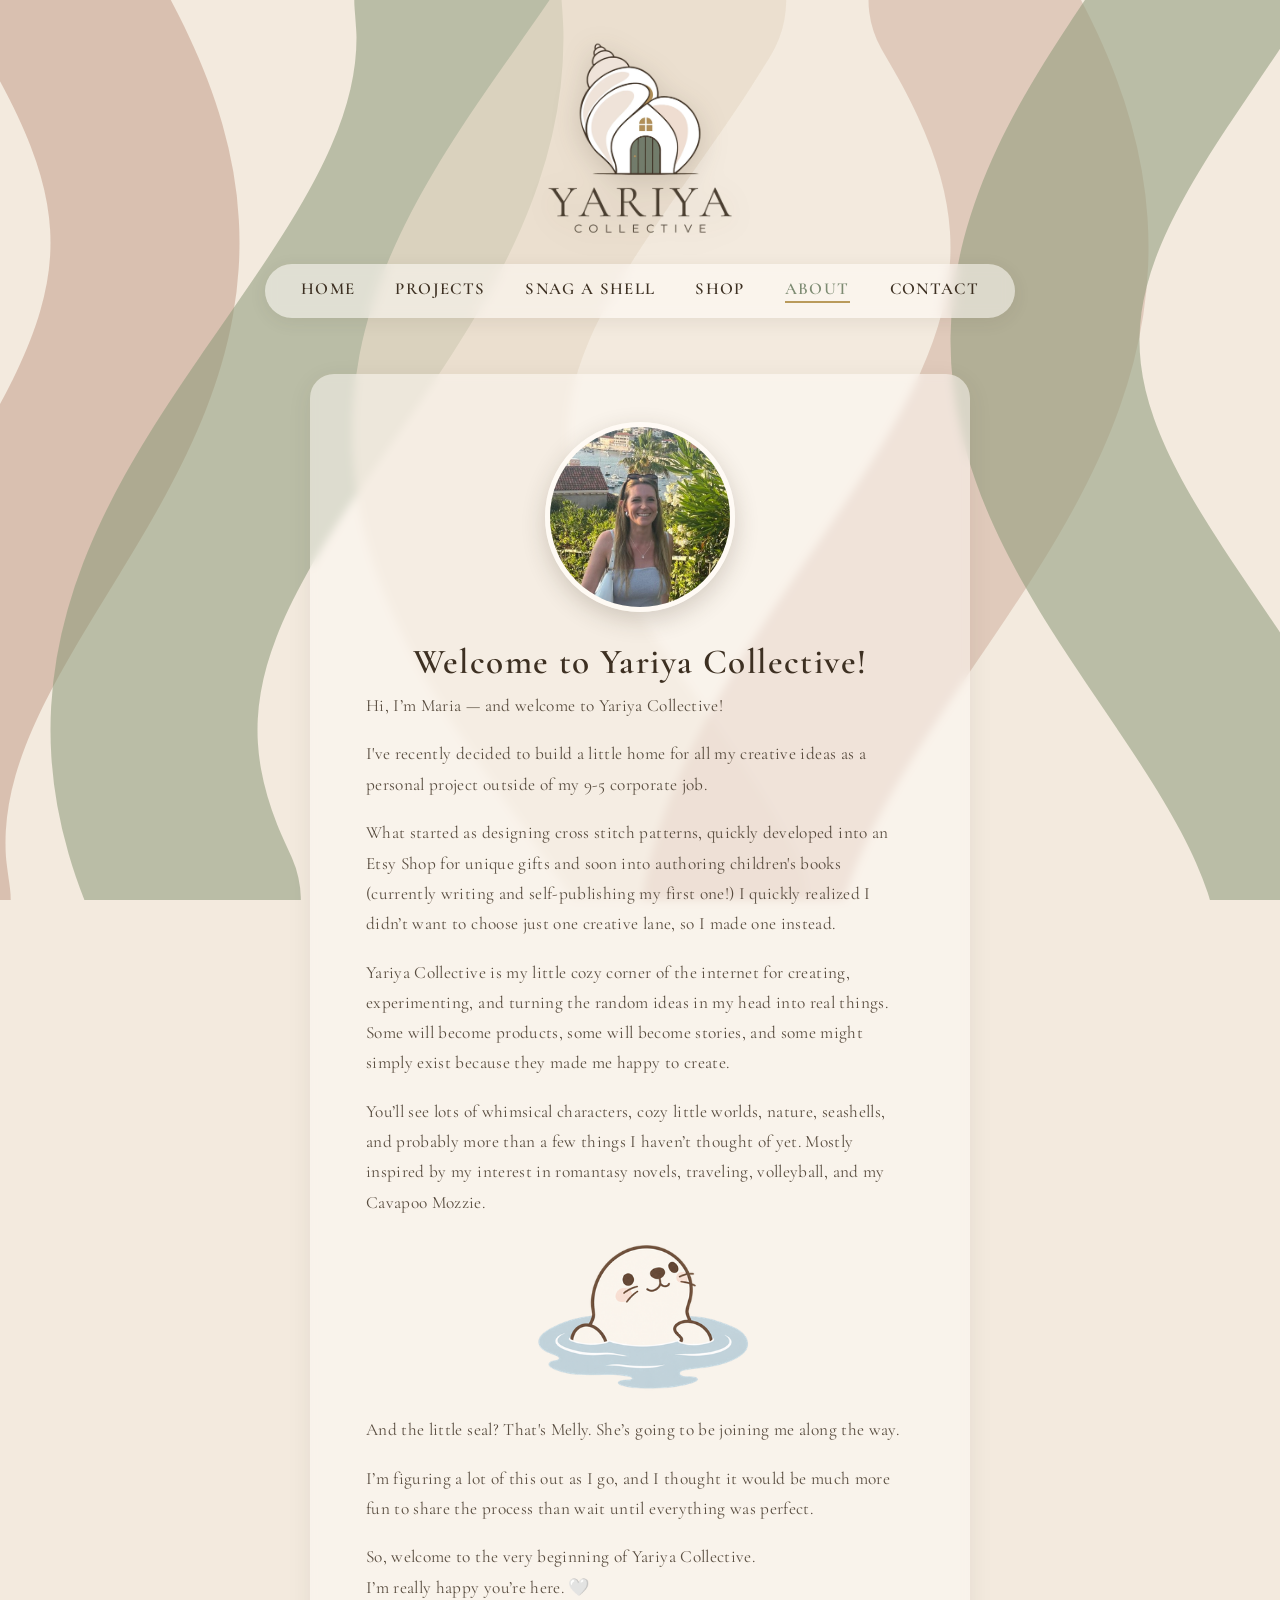
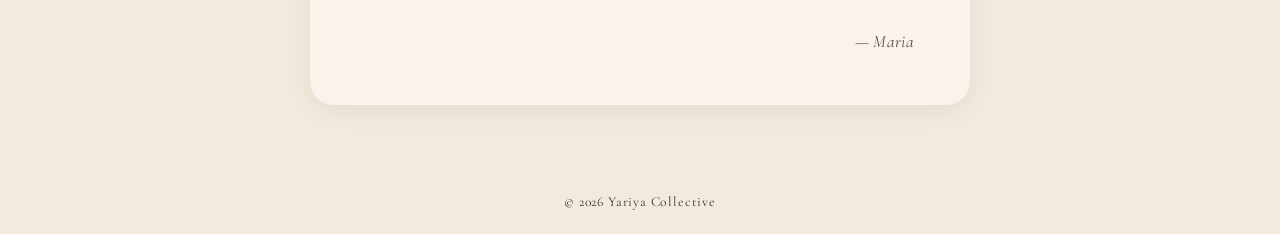
==== about.html @ 63304f94 "Add message in a bottle to the homepage Sits at the lower right of the welcome card, opposite Melly." ====
<!DOCTYPE html>
<html lang="en">
<head>
<meta charset="UTF-8">
<meta name="viewport" content="width=device-width, initial-scale=1.0">
<title>About &mdash; Yariya Collective</title>
<link rel="preconnect" href="https://fonts.googleapis.com">
<link href="https://fonts.googleapis.com/css2?family=Cormorant+Garamond:wght@400;500;600;700&display=swap" rel="stylesheet">
<link rel="stylesheet" href="styles.css?v=17">
</head>
<body>
<header class="site-header">
  <div class="logo-mark" role="img" aria-label="Yariya Collective logo"></div>
  <nav class="site-nav">
    <a href="index.html">Home</a>
    <a href="projects.html">Projects</a>
    <a href="snag-a-shell.html">Snag a Shell</a>
    <a href="https://yariyacollective.etsy.com" target="_blank" rel="noopener noreferrer">Shop</a>
    <a href="about.html" class="active">About</a>
    <a href="contact.html">Contact</a>
  </nav>
</header>

<main>
  <div class="page-panel about-panel">
    <img class="profile-photo" src="assets/maria.jpg" alt="Maria, founder of Yariya Collective">
    <h1>Welcome to Yariya Collective!</h1>
    <div class="bio">
      <p>Hi, I&rsquo;m Maria &mdash; and welcome to Yariya Collective!</p>
      <p>I've recently decided to build a little home for all my creative ideas as a personal project outside of my 9-5 corporate job.</p>
      <p>What started as designing cross stitch patterns, quickly developed into an Etsy Shop for unique gifts and soon into authoring children's books (currently writing and self-publishing my first one!) I quickly realized I didn&rsquo;t want to choose just one creative lane, so I made one instead.</p>
      <p>Yariya Collective is my little cozy corner of the internet for creating, experimenting, and turning the random ideas in my head into real things. Some will become products, some will become stories, and some might simply exist because they made me happy to create.</p>
      <p>You&rsquo;ll see lots of whimsical characters, cozy little worlds, nature, seashells, and probably more than a few things I haven&rsquo;t thought of yet. Mostly inspired by my interest in romantasy novels, traveling, volleyball, and my Cavapoo Mozzie.</p>
      <img class="melly-water" src="assets/melly-water.png" alt="Melly the seal bobbing in the water">
      <p>And the little seal? That's Melly. She&rsquo;s going to be joining me along the way.</p>
      <p>I&rsquo;m figuring a lot of this out as I go, and I thought it would be much more fun to share the process than wait until everything was perfect.</p>
      <p>So, welcome to the very beginning of Yariya Collective.<br>I&rsquo;m really happy you&rsquo;re here. &#129293;</p>
      <p class="signature">&mdash; Maria</p>
    </div>
  </div>
</main>

<footer class="site-footer">
  &copy; 2026 Yariya Collective
</footer>
</body>
</html>
---- styles.css ----
:root {
  --cream: #f3eade;
  --shell: #efe3d7;
  --sage: #7d8b72;
  --sage-light: #9aa688;
  --rose: #c9ab99;
  --rose-light: #d9c3b6;
  --brown: #3d3022;
  --gold: #b99a5b;
}

* {
  margin: 0;
  padding: 0;
  box-sizing: border-box;
}

/* An author display rule otherwise beats the UA style for [hidden]. */
[hidden] {
  display: none !important;
}

html, body {
  height: 100%;
}

body {
  font-family: 'Cormorant Garamond', 'Georgia', serif;
  color: var(--brown);
  background-color: var(--cream);
  background-image: url('assets/waves-bg.svg');
  background-size: cover;
  background-position: center;
  background-repeat: no-repeat;
  background-attachment: fixed;
  min-height: 100vh;
  display: flex;
  flex-direction: column;
}

.site-header {
  display: flex;
  flex-direction: column;
  align-items: center;
  padding: 2.5rem 1.5rem 1.5rem;
}

.logo-mark {
  width: 190px;
  height: 196px;
  background-image: url('[data-uri]');
  background-size: contain;
  background-repeat: no-repeat;
  background-position: center;
  filter: drop-shadow(0 6px 14px rgba(61, 48, 34, 0.18));
}

.site-nav {
  margin-top: 1.75rem;
  display: flex;
  flex-wrap: wrap;
  justify-content: center;
  gap: 2.5rem;
  background: rgba(255, 252, 247, 0.55);
  backdrop-filter: blur(6px);
  padding: 0.9rem 2.25rem;
  border-radius: 999px;
  box-shadow: 0 4px 18px rgba(61, 48, 34, 0.08);
}

.site-nav a {
  text-decoration: none;
  color: var(--brown);
  font-size: 1.05rem;
  letter-spacing: 0.08em;
  text-transform: uppercase;
  font-weight: 600;
  position: relative;
  padding-bottom: 4px;
  transition: color 0.2s ease;
}

.site-nav a::after {
  content: '';
  position: absolute;
  left: 0;
  right: 100%;
  bottom: 0;
  height: 2px;
  background: var(--sage);
  transition: right 0.25s ease;
}

.site-nav a:hover {
  color: var(--sage);
}

.site-nav a:hover::after {
  right: 0;
}

.site-nav a.active {
  color: var(--sage);
}

.site-nav a.active::after {
  right: 0;
  background: var(--gold);
}

main {
  flex: 1;
  display: flex;
  align-items: center;
  justify-content: center;
  text-align: center;
  padding: 2rem 1.5rem 4rem;
}

.page-panel {
  background: rgba(255, 252, 247, 0.5);
  backdrop-filter: blur(4px);
  border-radius: 24px;
  padding: 3rem 3.5rem;
  box-shadow: 0 6px 24px rgba(61, 48, 34, 0.08);
}

.page-panel h1 {
  font-family: 'Cormorant Garamond', serif;
  font-weight: 600;
  font-size: 2.2rem;
  letter-spacing: 0.04em;
  color: var(--brown);
  margin-bottom: 0.5rem;
}

.page-panel p {
  color: var(--brown);
  opacity: 0.75;
  font-size: 1.1rem;
  letter-spacing: 0.02em;
}

.about-panel {
  max-width: 660px;
  text-align: left;
}

.profile-photo {
  display: block;
  width: 190px;
  height: 190px;
  border-radius: 50%;
  object-fit: cover;
  margin: 0 auto 1.75rem;
  border: 5px solid rgba(255, 252, 247, 0.9);
  box-shadow: 0 8px 24px rgba(61, 48, 34, 0.2);
}

.about-panel h1 {
  text-align: center;
}

.about-panel .bio p {
  opacity: 0.85;
  line-height: 1.75;
  font-size: 1.08rem;
  margin-bottom: 1.15rem;
}

.about-panel .bio p:last-of-type {
  margin-bottom: 0;
}

.about-panel .signature {
  margin-top: 1.5rem;
  font-style: italic;
  text-align: right;
}

.melly-water {
  display: block;
  width: 100%;
  max-width: 220px;
  height: auto;
  margin: 0.5rem auto 1.5rem;
  transform-origin: 50% 73%;
  animation: melly-water-bob 3.6s ease-in-out infinite;
}

@keyframes melly-water-bob {
  0%, 100% { transform: translateY(2.3%) scaleX(1); }
  25% { transform: translateY(-2.5%) scaleX(0.992); }
  50% { transform: translateY(1.4%) scaleX(1.012); }
  75% { transform: translateY(-1.8%) scaleX(0.996); }
}

@media (prefers-reduced-motion: reduce) {
  .melly-water {
    animation: none;
  }
}

.hero-wrap {
  position: relative;
  display: inline-block;
}

.melly-mascot {
  position: absolute;
  top: -50px;
  left: -130px;
  width: 190px;
  height: auto;
  transform-origin: 53% 58%;
  animation: melly-in 0.9s cubic-bezier(0.34, 1.56, 0.64, 1) both,
             melly-bob-wave 3.8s ease-in-out 0.9s infinite;
}

@keyframes melly-in {
  0% { opacity: 0; transform: translateY(40px) scale(0.85); }
  100% { opacity: 1; transform: translateY(0) scale(1); }
}

@keyframes melly-bob-wave {
  0%, 100% { transform: translateY(3%) rotate(-2deg); }
  25% { transform: translateY(-3%) rotate(1.5deg); }
  48% { transform: translateY(-1.5%) rotate(-2.5deg); }
  62% { transform: translateY(-3%) rotate(2deg); }
  78% { transform: translateY(-1.5%) rotate(-1deg); }
}

@media (prefers-reduced-motion: reduce) {
  .melly-mascot {
    animation: none;
  }
}

@media (max-width: 760px) {
  .melly-mascot {
    width: 120px;
    left: -15px;
    top: -30px;
  }
}

.projects-panel {
  max-width: 780px;
}

.projects-panel h1 {
  text-align: center;
}

.project-grid {
  display: grid;
  grid-template-columns: 1fr 1fr;
  gap: 1.75rem;
  margin-top: 2rem;
}

.project-card {
  background: rgba(255, 252, 247, 0.55);
  border-radius: 20px;
  padding: 1.85rem 1.6rem;
  box-shadow: 0 4px 16px rgba(61, 48, 34, 0.08);
}

.icon-badge {
  width: 72px;
  height: 72px;
  border-radius: 50%;
  background: var(--shell);
  display: flex;
  align-items: center;
  justify-content: center;
  margin: 0 auto 1.1rem;
  box-shadow: 0 4px 14px rgba(61, 48, 34, 0.14);
}

.icon-badge svg {
  width: 40px;
  height: 40px;
}

.project-card h2 {
  font-family: 'Cormorant Garamond', serif;
  font-weight: 600;
  font-size: 1.35rem;
  color: var(--brown);
  margin-bottom: 0.65rem;
}

.project-card p {
  opacity: 0.85;
  line-height: 1.65;
  font-size: 1rem;
}

.project-card p a {
  color: var(--sage);
  font-weight: 600;
}

@media (max-width: 700px) {
  .project-grid {
    grid-template-columns: 1fr;
  }
}

.shell-panel {
  max-width: 600px;
}

.melly-button {
  display: block;
  margin: 1.75rem auto 0;
  padding: 0;
  border: none;
  background: none;
  cursor: pointer;
  border-radius: 20px;
  transition: transform 0.2s ease;
}

.melly-button:hover {
  transform: translateY(-4px) scale(1.02);
}

.melly-button:active {
  transform: translateY(-1px) scale(0.99);
}

.melly-button:focus-visible {
  outline: 2px solid var(--gold);
  outline-offset: 6px;
}

.melly-shells {
  display: block;
  width: 100%;
  max-width: 440px;
  height: auto;
}

.shell-stack {
  display: flex;
  flex-direction: column;
  align-items: center;
  gap: 1.75rem;
  width: 100%;
}

.bag-panel {
  width: 100%;
  max-width: 600px;
}

.bag-heading {
  font-family: 'Cormorant Garamond', serif;
  font-weight: 600;
  font-size: 1.5rem;
  color: var(--brown);
  margin-bottom: 0.25rem;
}

.bag-progress {
  color: var(--brown);
  opacity: 0.65;
  font-size: 0.95rem;
  letter-spacing: 0.04em;
  margin-bottom: 1.5rem;
}

.bag-grid {
  display: grid;
  grid-template-columns: repeat(3, 1fr);
  gap: 0.9rem;
}

.bag-slot {
  background: rgba(255, 252, 247, 0.55);
  border-radius: 16px;
  padding: 0.85rem 0.5rem 0.7rem;
  box-shadow: 0 3px 12px rgba(61, 48, 34, 0.07);
}

.bag-slot img {
  display: block;
  width: 68px;
  height: 68px;
  object-fit: contain;
  margin: 0 auto 0.5rem;
}

.bag-label {
  font-size: 0.78rem;
  letter-spacing: 0.03em;
  color: var(--brown);
  opacity: 0.8;
  line-height: 1.3;
}

.bag-slot.locked {
  background: rgba(255, 252, 247, 0.28);
  box-shadow: none;
}

.bag-slot.locked img {
  filter: brightness(0);
  opacity: 0.15;
}

.bag-slot.locked .bag-label {
  opacity: 0.45;
}

.bag-complete {
  margin-top: 1.4rem;
  font-style: italic;
  color: var(--brown);
  opacity: 0.8;
}

.bag-reset {
  display: inline-block;
  margin-top: 1.4rem;
  font-size: 0.8rem;
  letter-spacing: 0.05em;
  color: var(--brown);
  opacity: 0.5;
  text-decoration: underline;
}

.bag-reset:hover {
  opacity: 0.8;
}

.bottle-button {
  position: absolute;
  bottom: -46px;
  right: -152px;
  width: 200px;
  padding: 0;
  border: none;
  background: none;
  cursor: pointer;
  border-radius: 18px;
  transition: transform 0.2s ease;
}

.bottle-button img {
  display: block;
  width: 100%;
  height: auto;
}

.bottle-button:hover {
  transform: translateY(-4px) rotate(-2deg);
}

.bottle-button:active {
  transform: translateY(-1px) rotate(-1deg);
}

.bottle-button:focus-visible {
  outline: 2px solid var(--gold);
  outline-offset: 6px;
}

.bottle-backdrop {
  position: fixed;
  inset: 0;
  background: rgba(61, 48, 34, 0.35);
  backdrop-filter: blur(2px);
  z-index: 10;
}

.bottle-dialog {
  position: fixed;
  top: 50%;
  left: 50%;
  transform: translate(-50%, -50%);
  z-index: 11;
  width: calc(100% - 3rem);
  max-width: 380px;
  text-align: center;
  background: #fdf7ea;
  border-radius: 8px 22px 10px 20px;
  padding: 2.25rem 2rem 1.75rem;
  box-shadow: 0 18px 44px rgba(61, 48, 34, 0.26);
  animation: bottle-unfurl 0.34s cubic-bezier(0.34, 1.56, 0.64, 1);
}

@keyframes bottle-unfurl {
  0% { opacity: 0; transform: translate(-50%, -50%) scale(0.88) rotate(-1.5deg); }
  100% { opacity: 1; transform: translate(-50%, -50%) scale(1) rotate(0); }
}

.bottle-title {
  font-family: 'Cormorant Garamond', serif;
  font-weight: 600;
  font-size: 1.05rem;
  letter-spacing: 0.1em;
  text-transform: uppercase;
  color: var(--brown);
  opacity: 0.55;
  margin-bottom: 1rem;
}

.bottle-note {
  font-family: 'Cormorant Garamond', serif;
  font-style: italic;
  font-size: 1.3rem;
  line-height: 1.55;
  color: var(--brown);
  margin-bottom: 1.75rem;
}

.bottle-actions {
  display: flex;
  flex-direction: column;
  align-items: center;
  gap: 0.75rem;
}

.bottle-again {
  font-family: inherit;
  font-size: 0.9rem;
  font-weight: 600;
  letter-spacing: 0.06em;
  text-transform: uppercase;
  color: #fdfaf5;
  background: var(--sage);
  border: none;
  border-radius: 999px;
  padding: 0.72rem 1.9rem;
  cursor: pointer;
  transition: background 0.2s ease;
}

.bottle-again:hover {
  background: #6b785f;
}

.bottle-close {
  font-family: inherit;
  font-size: 0.8rem;
  letter-spacing: 0.05em;
  color: var(--brown);
  opacity: 0.55;
  background: none;
  border: none;
  cursor: pointer;
  text-decoration: underline;
}

.bottle-close:hover {
  opacity: 0.85;
}

@media (max-width: 760px) {
  .bottle-button {
    width: 128px;
    right: -14px;
    bottom: -34px;
  }
}

@media (prefers-reduced-motion: reduce) {
  .bottle-button,
  .bottle-dialog {
    transition: none;
    animation: none;
  }
}

.shell-backdrop {
  position: fixed;
  inset: 0;
  background: rgba(61, 48, 34, 0.35);
  backdrop-filter: blur(2px);
  z-index: 10;
}

.shell-dialog {
  position: fixed;
  top: 50%;
  left: 50%;
  transform: translate(-50%, -50%);
  z-index: 11;
  width: calc(100% - 3rem);
  max-width: 340px;
  text-align: center;
  background: #fdf8f1;
  border-radius: 26px;
  padding: 2rem 1.75rem 1.75rem;
  box-shadow: 0 18px 44px rgba(61, 48, 34, 0.26);
  animation: shell-pop 0.32s cubic-bezier(0.34, 1.56, 0.64, 1);
}

@keyframes shell-pop {
  0% { opacity: 0; transform: translate(-50%, -50%) scale(0.86); }
  100% { opacity: 1; transform: translate(-50%, -50%) scale(1); }
}

.shell-prize-img {
  display: block;
  width: 150px;
  height: 150px;
  object-fit: contain;
  margin: 0 auto 1rem;
}

.shell-prize-title {
  font-family: 'Cormorant Garamond', serif;
  font-weight: 600;
  font-size: 1.6rem;
  color: var(--brown);
  margin-bottom: 0.4rem;
}

.shell-prize-note {
  color: var(--brown);
  opacity: 0.75;
  font-size: 1.02rem;
  line-height: 1.5;
  margin-bottom: 1.5rem;
}

.shell-dialog-close {
  font-family: inherit;
  font-size: 0.92rem;
  font-weight: 600;
  letter-spacing: 0.06em;
  text-transform: uppercase;
  color: #fdfaf5;
  background: var(--sage);
  border: none;
  border-radius: 999px;
  padding: 0.75rem 2rem;
  cursor: pointer;
  transition: background 0.2s ease;
}

.shell-dialog-close:hover {
  background: #6b785f;
}

@media (prefers-reduced-motion: reduce) {
  .melly-button,
  .shell-dialog {
    transition: none;
    animation: none;
  }
}

.contact-panel p {
  margin-bottom: 1.5rem;
}

.melly-mailbox {
  display: block;
  width: 100%;
  max-width: 320px;
  height: auto;
  margin: 0 auto 1.25rem;
}

.email-button {
  display: inline-block;
  background: var(--sage);
  color: #fdfaf5;
  text-decoration: none;
  font-weight: 600;
  letter-spacing: 0.06em;
  text-transform: uppercase;
  font-size: 0.95rem;
  padding: 0.85rem 2.25rem;
  border-radius: 999px;
  box-shadow: 0 6px 18px rgba(61, 48, 34, 0.18);
  transition: background 0.2s ease, transform 0.2s ease;
}

.email-button:hover {
  background: #6b785f;
  transform: translateY(-2px);
}

.email-address {
  margin-top: 1.1rem;
  margin-bottom: 0 !important;
  font-style: italic;
  opacity: 0.7;
}

.site-footer {
  text-align: center;
  padding: 1.5rem;
  font-size: 0.85rem;
  letter-spacing: 0.06em;
  color: var(--brown);
}

.site-footer p {
  margin: 0;
  opacity: 0.6;
}

.instagram-button {
  display: inline-flex;
  align-items: center;
  gap: 0.55rem;
  margin-bottom: 0.9rem;
  background: var(--rose);
  color: var(--brown);
  font-weight: 600;
  text-decoration: none;
  letter-spacing: 0.04em;
  font-size: 0.95rem;
  padding: 0.7rem 1.6rem;
  border-radius: 999px;
  box-shadow: 0 6px 18px rgba(61, 48, 34, 0.16);
  transition: background 0.2s ease, transform 0.2s ease;
}

.instagram-button:hover {
  background: var(--rose-light);
  transform: translateY(-2px);
}

@media (max-width: 560px) {
  .site-nav {
    gap: 1.25rem;
    padding: 0.85rem 1.5rem;
  }
  .site-nav a {
    font-size: 0.9rem;
  }
  .logo-mark {
    width: 140px;
    height: 145px;
  }
  .page-panel {
    padding: 2.25rem 1.75rem;
  }
  .profile-photo {
    width: 140px;
    height: 140px;
  }
  .about-panel .bio p {
    font-size: 1rem;
  }
}
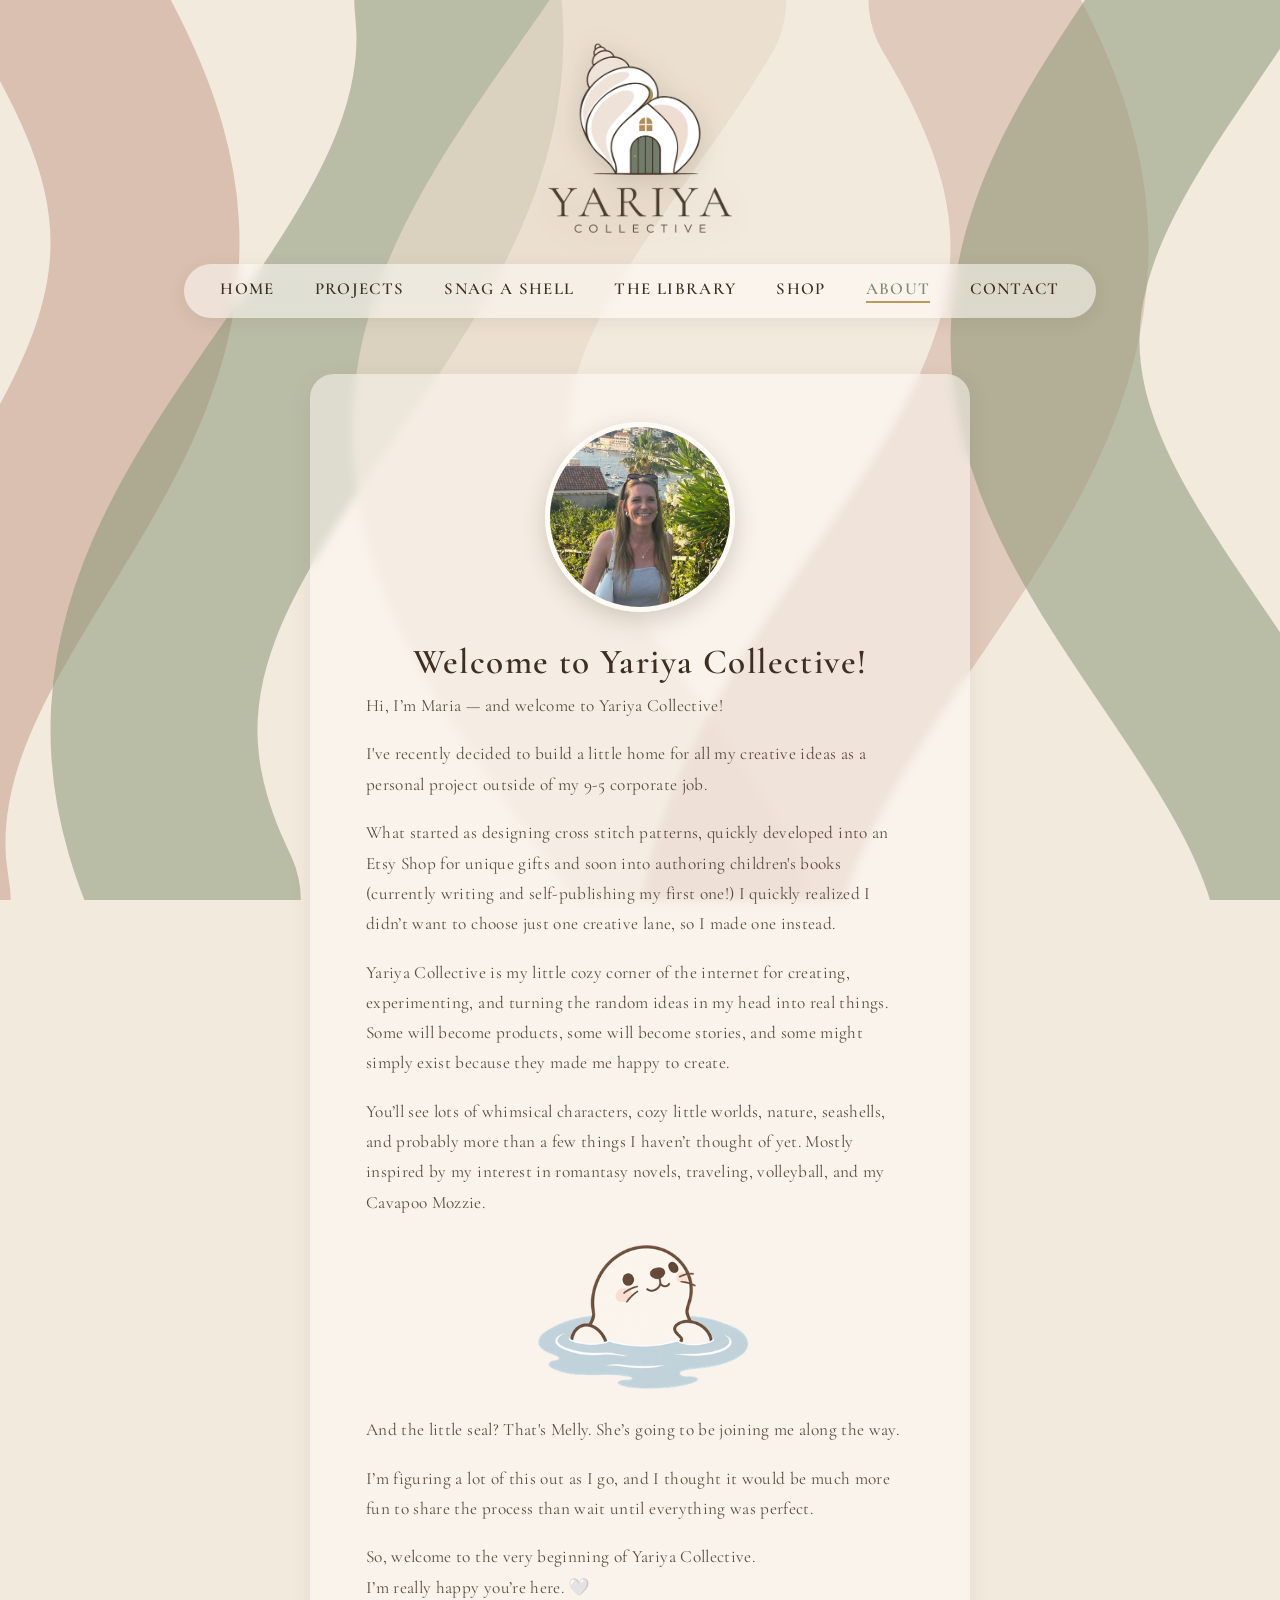
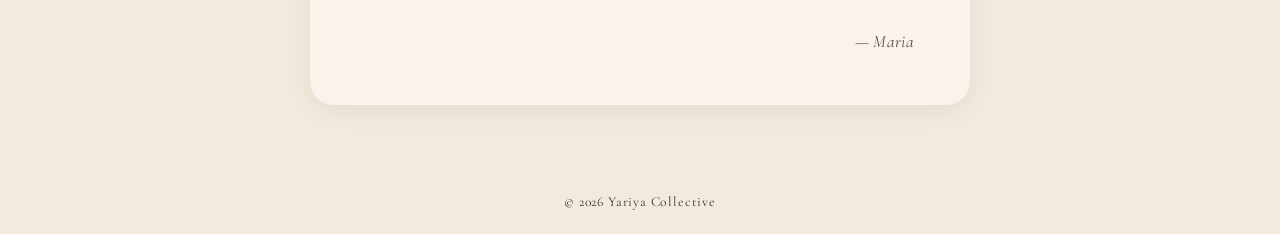
==== commit f0004736: "Add The Library page Sits between Snag a Shell and Shop in the nav, with the bookshelf illustration " ====
--- a/about.html
+++ b/about.html
@@ -6,7 +6,7 @@
 <title>About &mdash; Yariya Collective</title>
 <link rel="preconnect" href="https://fonts.googleapis.com">
 <link href="https://fonts.googleapis.com/css2?family=Cormorant+Garamond:wght@400;500;600;700&display=swap" rel="stylesheet">
-<link rel="stylesheet" href="styles.css?v=17">
+<link rel="stylesheet" href="styles.css?v=22">
 </head>
 <body>
 <header class="site-header">
@@ -15,6 +15,7 @@
     <a href="index.html">Home</a>
     <a href="projects.html">Projects</a>
     <a href="snag-a-shell.html">Snag a Shell</a>
+    <a href="library.html">The Library</a>
     <a href="https://yariyacollective.etsy.com" target="_blank" rel="noopener noreferrer">Shop</a>
     <a href="about.html" class="active">About</a>
     <a href="contact.html">Contact</a>
--- a/styles.css
+++ b/styles.css
@@ -312,6 +312,18 @@
   max-width: 600px;
 }
 
+.library-panel {
+  max-width: 560px;
+}
+
+.library-shelf {
+  display: block;
+  width: 100%;
+  max-width: 330px;
+  height: auto;
+  margin: 1.75rem auto 0;
+}
+
 .melly-button {
   display: block;
   margin: 1.75rem auto 0;
@@ -434,6 +446,16 @@
 
 .bag-reset:hover {
   opacity: 0.8;
+}
+
+.welcome-note {
+  max-width: 30rem;
+  margin: 0 auto;
+}
+
+.welcome-note a {
+  color: var(--sage);
+  font-weight: 600;
 }
 
 .bottle-button {
@@ -471,7 +493,8 @@
 .bottle-backdrop {
   position: fixed;
   inset: 0;
-  background: rgba(61, 48, 34, 0.35);
+  /* darker than the shell backdrop because the bottle's buttons sit on it */
+  background: rgba(61, 48, 34, 0.5);
   backdrop-filter: blur(2px);
   z-index: 10;
 }
@@ -482,14 +505,25 @@
   left: 50%;
   transform: translate(-50%, -50%);
   z-index: 11;
-  width: calc(100% - 3rem);
-  max-width: 380px;
+  width: calc(100% - 2rem);
+  max-width: 520px;
   text-align: center;
-  background: #fdf7ea;
-  border-radius: 8px 22px 10px 20px;
-  padding: 2.25rem 2rem 1.75rem;
-  box-shadow: 0 18px 44px rgba(61, 48, 34, 0.26);
   animation: bottle-unfurl 0.34s cubic-bezier(0.34, 1.56, 0.64, 1);
+}
+
+.bottle-paper {
+  width: 100%;
+  aspect-ratio: 900 / 504;
+  background-image: url('assets/scroll.png');
+  background-size: 100% 100%;
+  background-repeat: no-repeat;
+  display: flex;
+  flex-direction: column;
+  align-items: center;
+  justify-content: center;
+  /* keeps text clear of the curled ends and the wavy top and bottom */
+  padding: 14% 17%;
+  filter: drop-shadow(0 16px 32px rgba(61, 48, 34, 0.3));
 }
 
 @keyframes bottle-unfurl {
@@ -500,28 +534,28 @@
 .bottle-title {
   font-family: 'Cormorant Garamond', serif;
   font-weight: 600;
-  font-size: 1.05rem;
-  letter-spacing: 0.1em;
+  font-size: 0.82rem;
+  letter-spacing: 0.14em;
   text-transform: uppercase;
   color: var(--brown);
-  opacity: 0.55;
-  margin-bottom: 1rem;
+  opacity: 0.45;
+  margin-bottom: 0.6rem;
 }
 
 .bottle-note {
   font-family: 'Cormorant Garamond', serif;
   font-style: italic;
-  font-size: 1.3rem;
-  line-height: 1.55;
-  color: var(--brown);
-  margin-bottom: 1.75rem;
+  font-size: 1.22rem;
+  line-height: 1.45;
+  color: var(--brown);
 }
 
 .bottle-actions {
   display: flex;
   flex-direction: column;
   align-items: center;
-  gap: 0.75rem;
+  gap: 0.7rem;
+  margin-top: 1.25rem;
 }
 
 .bottle-again {
@@ -545,10 +579,10 @@
 
 .bottle-close {
   font-family: inherit;
-  font-size: 0.8rem;
+  font-size: 0.82rem;
   letter-spacing: 0.05em;
-  color: var(--brown);
-  opacity: 0.55;
+  color: #fdf7ea;
+  opacity: 0.75;
   background: none;
   border: none;
   cursor: pointer;
@@ -556,7 +590,7 @@
 }
 
 .bottle-close:hover {
-  opacity: 0.85;
+  opacity: 1;
 }
 
 @media (max-width: 760px) {
